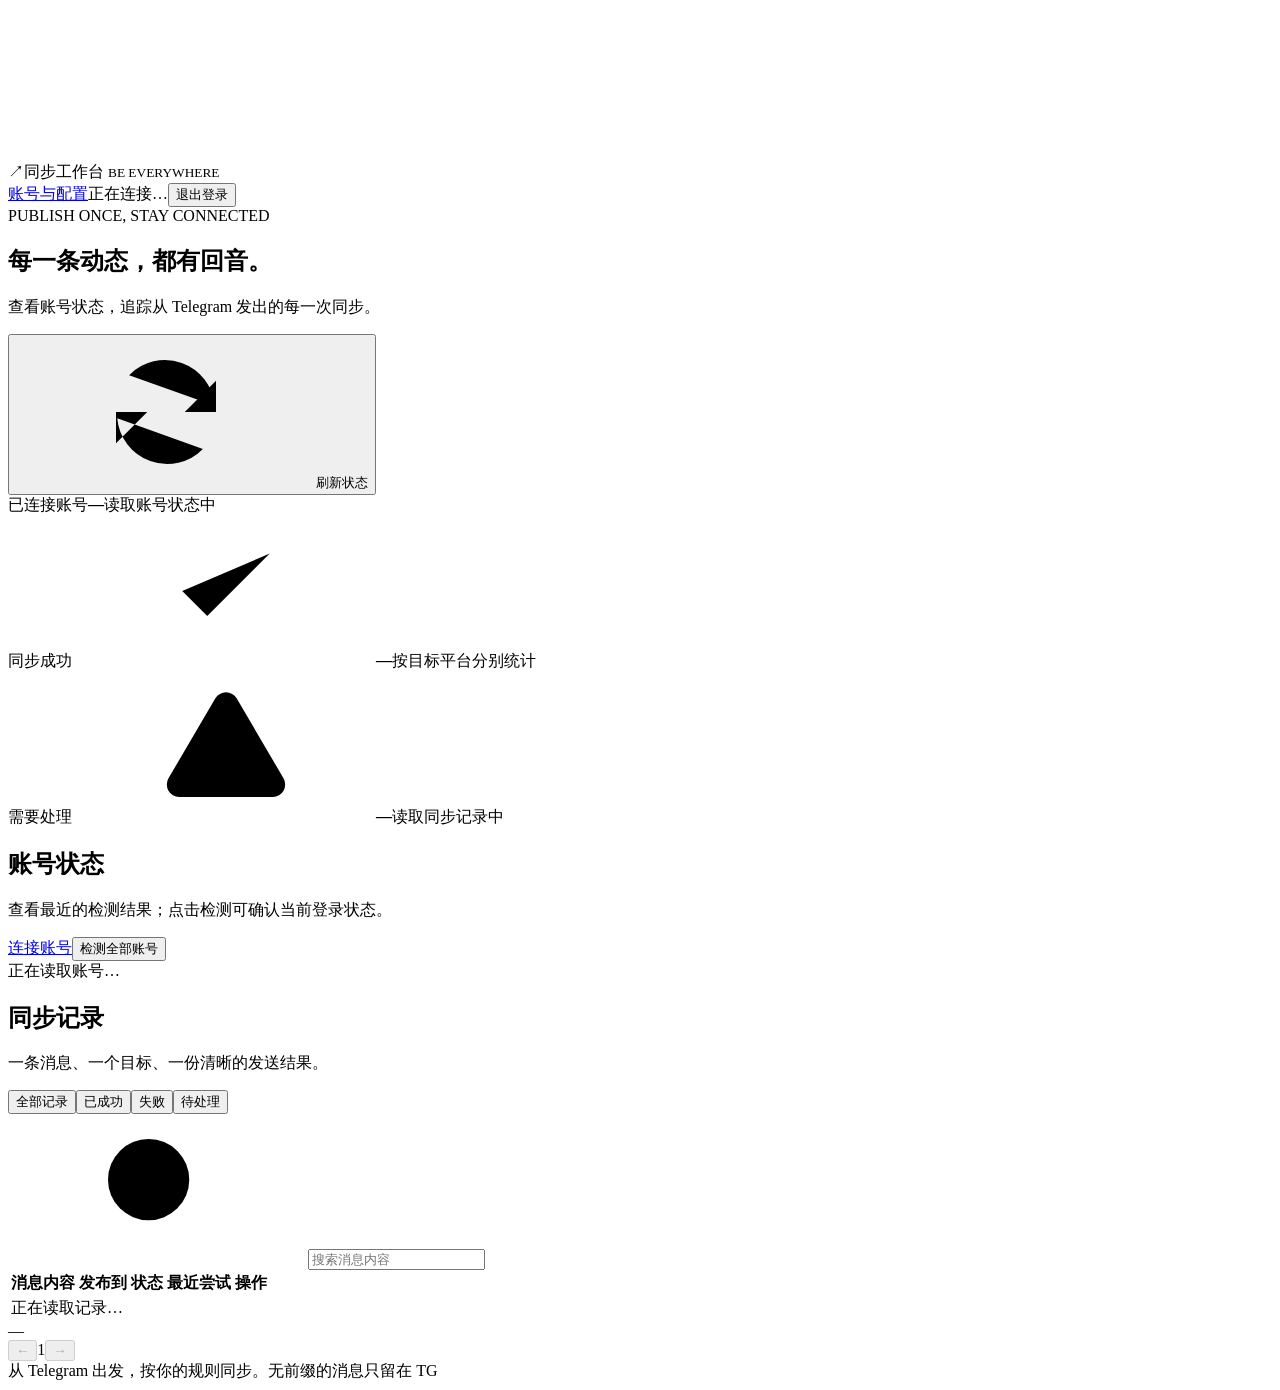
==== dashboard/static/index.html @ 8b6a9338 "feat: add Telegram-to-Bilibili sync with web management" ====
<!doctype html>
<html lang="zh-CN">
<head>
  <meta charset="utf-8"><meta name="viewport" content="width=device-width, initial-scale=1">
  <title>同步工作台</title><link rel="stylesheet" href="/assets/style.css">
  <script src="/assets/app.js" defer></script>
</head>
<body>
<svg xmlns="http://www.w3.org/2000/svg" hidden aria-hidden="true">
  <symbol id="i-refresh" viewBox="0 0 24 24"><path d="M20 7v5h-5M4 17v-5h5M6.1 6.1A8 8 0 0 1 19.8 11M4.2 13A8 8 0 0 0 17.9 17.9"/></symbol>
  <symbol id="i-arrow" viewBox="0 0 24 24"><path d="M4 12h16m-6-6 6 6-6 6"/></symbol>
  <symbol id="i-check" viewBox="0 0 24 24"><path d="m5 12 4 4L19 6"/></symbol>
  <symbol id="i-alert" viewBox="0 0 24 24"><path d="M12 8v5m0 4h.01M10.3 4.2 2.8 17a2 2 0 0 0 1.7 3h15a2 2 0 0 0 1.7-3L13.7 4.2a2 2 0 0 0-3.4 0Z"/></symbol>
  <symbol id="i-search" viewBox="0 0 24 24"><circle cx="10.5" cy="10.5" r="6.5"/><path d="m16 16 5 5"/></symbol>
  <symbol id="i-link" viewBox="0 0 24 24"><path d="M14 4h6v6m-9 3 9-9M10 4H5a1 1 0 0 0-1 1v14a1 1 0 0 0 1 1h14a1 1 0 0 0 1-1v-5"/></symbol>
  <symbol id="i-inbox" viewBox="0 0 24 24"><path d="m4 4-2 10v6h20v-6L20 4ZM2 14h6l2 3h4l2-3h6"/></symbol>
  <symbol id="i-close" viewBox="0 0 24 24"><path d="m6 6 12 12M6 18 18 6"/></symbol>
</svg>
<header class="topbar">
  <div class="brand"><span class="brand-mark">↗</span><span>同步工作台 <small>BE EVERYWHERE</small></span></div>
  <div class="top-actions"><a class="quiet" href="/settings">账号与配置</a><span id="worker-status" class="worker-pill">正在连接…</span><button id="logout" class="quiet">退出登录</button></div>
</header>
<main>
  <section class="page-heading"><div><div class="eyebrow">PUBLISH ONCE, STAY CONNECTED</div><h1>每一条动态，都有回音。</h1><p>查看账号状态，追踪从 Telegram 发出的每一次同步。</p></div><button id="refresh" class="button secondary"><svg class="icon"><use href="#i-refresh"/></svg>刷新状态</button></section>
  <div id="page-error" class="notice error" role="alert" hidden></div>
  <section class="stats" aria-label="同步概况">
    <div class="stat"><span class="stat-label">已连接账号</span><strong id="account-count">—</strong><span id="account-hint" class="muted">读取账号状态中</span></div>
    <div class="stat"><span class="stat-label">同步成功 <svg class="icon"><use href="#i-check"/></svg></span><strong id="success-count">—</strong><span class="muted">按目标平台分别统计</span></div>
    <div class="stat"><span class="stat-label">需要处理 <svg class="icon"><use href="#i-alert"/></svg></span><strong id="failed-count">—</strong><span id="pending-hint" class="muted">读取同步记录中</span></div>
  </section>
  <section class="section" aria-labelledby="accounts-heading">
    <div class="section-heading"><div><h2 id="accounts-heading">账号状态</h2><p>查看最近的检测结果；点击检测可确认当前登录状态。</p></div><div class="section-actions"><a href="/settings" class="button secondary">连接账号</a><button id="check-all" class="button secondary">检测全部账号</button></div></div>
    <div id="accounts" class="account-grid" aria-live="polite"><div class="empty">正在读取账号…</div></div>
  </section>
  <section class="section history" aria-labelledby="history-heading">
    <div class="section-heading"><div><h2 id="history-heading">同步记录</h2><p>一条消息、一个目标、一份清晰的发送结果。</p></div><span id="last-refresh" class="subtle"></span></div>
    <div class="history-panel">
      <div class="filters"><div class="tabs" role="group" aria-label="筛选同步状态"><button data-status="" class="active" aria-pressed="true">全部记录</button><button data-status="succeeded" aria-pressed="false">已成功</button><button data-status="failed" aria-pressed="false">失败</button><button data-status="pending" aria-pressed="false">待处理</button></div><label class="search"><svg class="icon"><use href="#i-search"/></svg><input id="search" type="search" placeholder="搜索消息内容" aria-label="搜索消息内容" maxlength="200"></label></div>
      <div class="table-scroll"><table><thead><tr><th>消息内容</th><th>发布到</th><th>状态</th><th>最近尝试</th><th class="right">操作</th></tr></thead><tbody id="jobs"><tr><td colspan="5" class="empty">正在读取记录…</td></tr></tbody></table></div>
      <div class="pagination"><span id="result-count">—</span><div><button id="previous" class="pager" disabled aria-label="上一页">←</button><span id="page-number">1</span><button id="next" class="pager" disabled aria-label="下一页">→</button></div></div>
    </div>
  </section>
  <footer><span><span class="tiny-dot"></span>从 Telegram 出发，按你的规则同步。</span><span id="routing-hint">无前缀的消息只留在 TG</span></footer>
</main>
<dialog id="detail"><div class="dialog-header"><div><div class="eyebrow">SYNC DETAILS</div><h2>同步详情</h2></div><button id="close-detail" class="icon-button" aria-label="关闭详情"><svg class="icon"><use href="#i-close"/></svg></button></div><div id="detail-body"></div></dialog>
<div id="toast" class="toast" role="status" hidden></div>
</body></html>
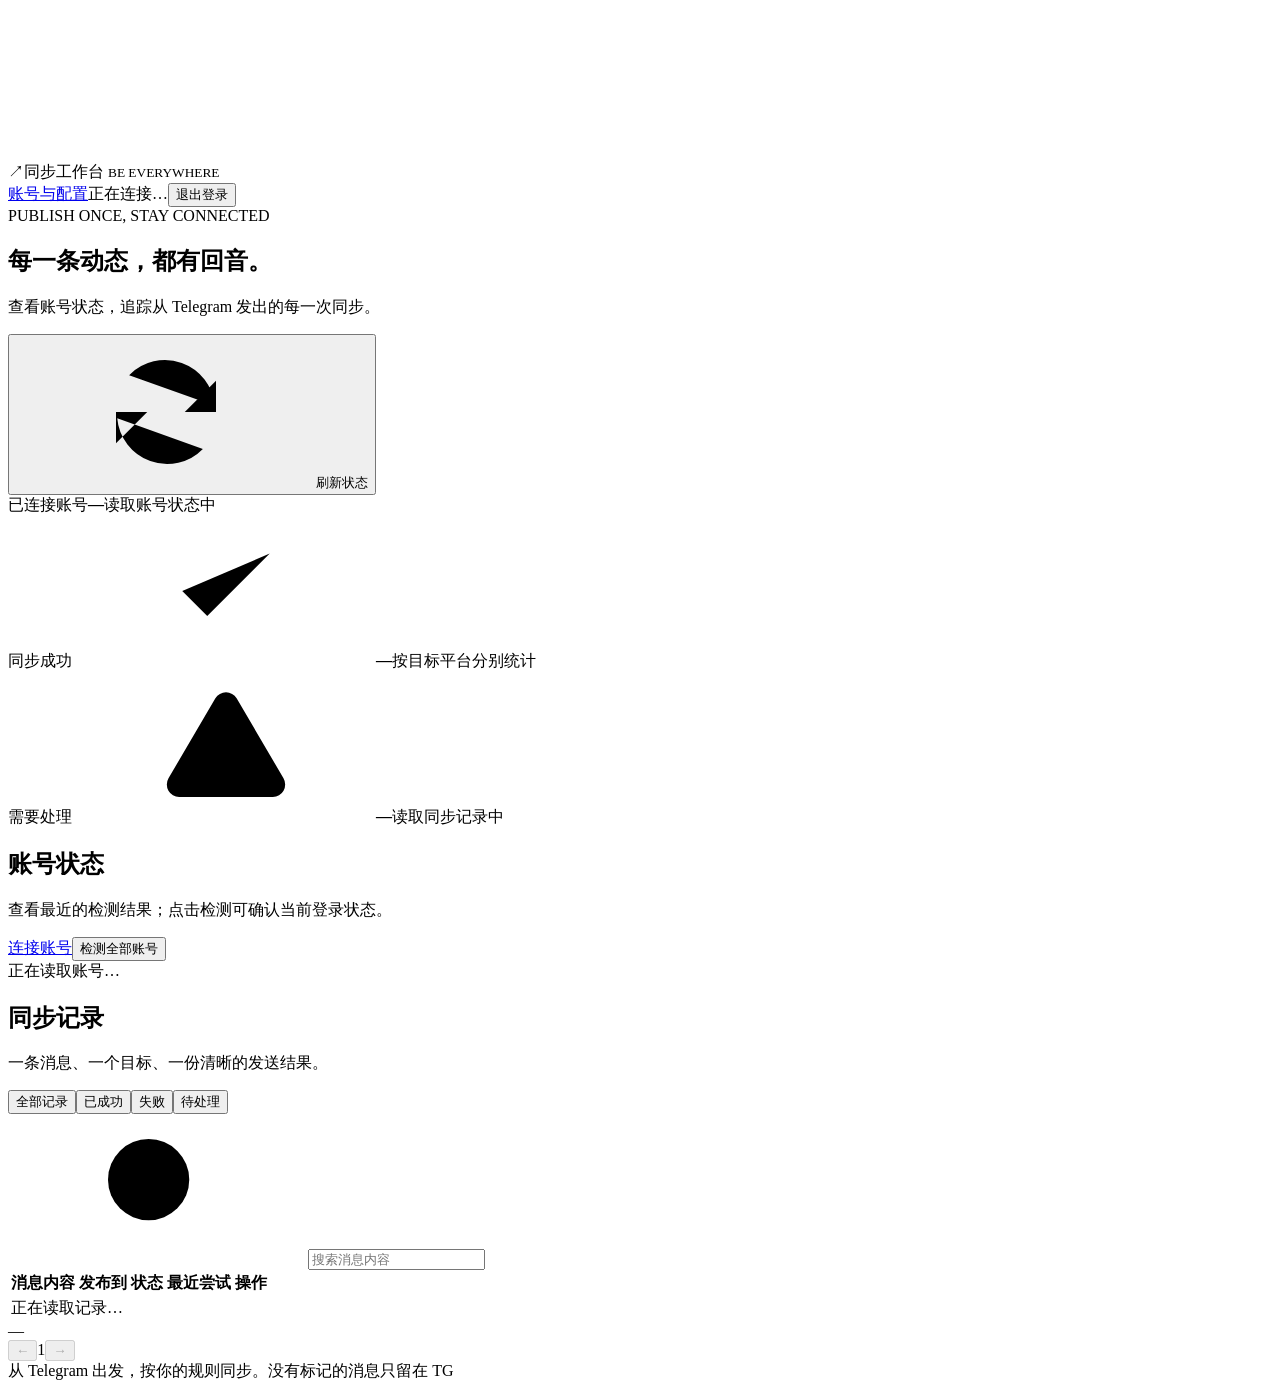
==== commit b453eca2: "feat: route by #marker anywhere in the text Replace the leading-prefix rule ('b text') with hashtag-" ====
--- a/dashboard/static/index.html
+++ b/dashboard/static/index.html
@@ -40,7 +40,7 @@
       <div class="pagination"><span id="result-count">—</span><div><button id="previous" class="pager" disabled aria-label="上一页">←</button><span id="page-number">1</span><button id="next" class="pager" disabled aria-label="下一页">→</button></div></div>
     </div>
   </section>
-  <footer><span><span class="tiny-dot"></span>从 Telegram 出发，按你的规则同步。</span><span id="routing-hint">无前缀的消息只留在 TG</span></footer>
+  <footer><span><span class="tiny-dot"></span>从 Telegram 出发，按你的规则同步。</span><span id="routing-hint">没有标记的消息只留在 TG</span></footer>
 </main>
 <dialog id="detail"><div class="dialog-header"><div><div class="eyebrow">SYNC DETAILS</div><h2>同步详情</h2></div><button id="close-detail" class="icon-button" aria-label="关闭详情"><svg class="icon"><use href="#i-close"/></svg></button></div><div id="detail-body"></div></dialog>
 <div id="toast" class="toast" role="status" hidden></div>
